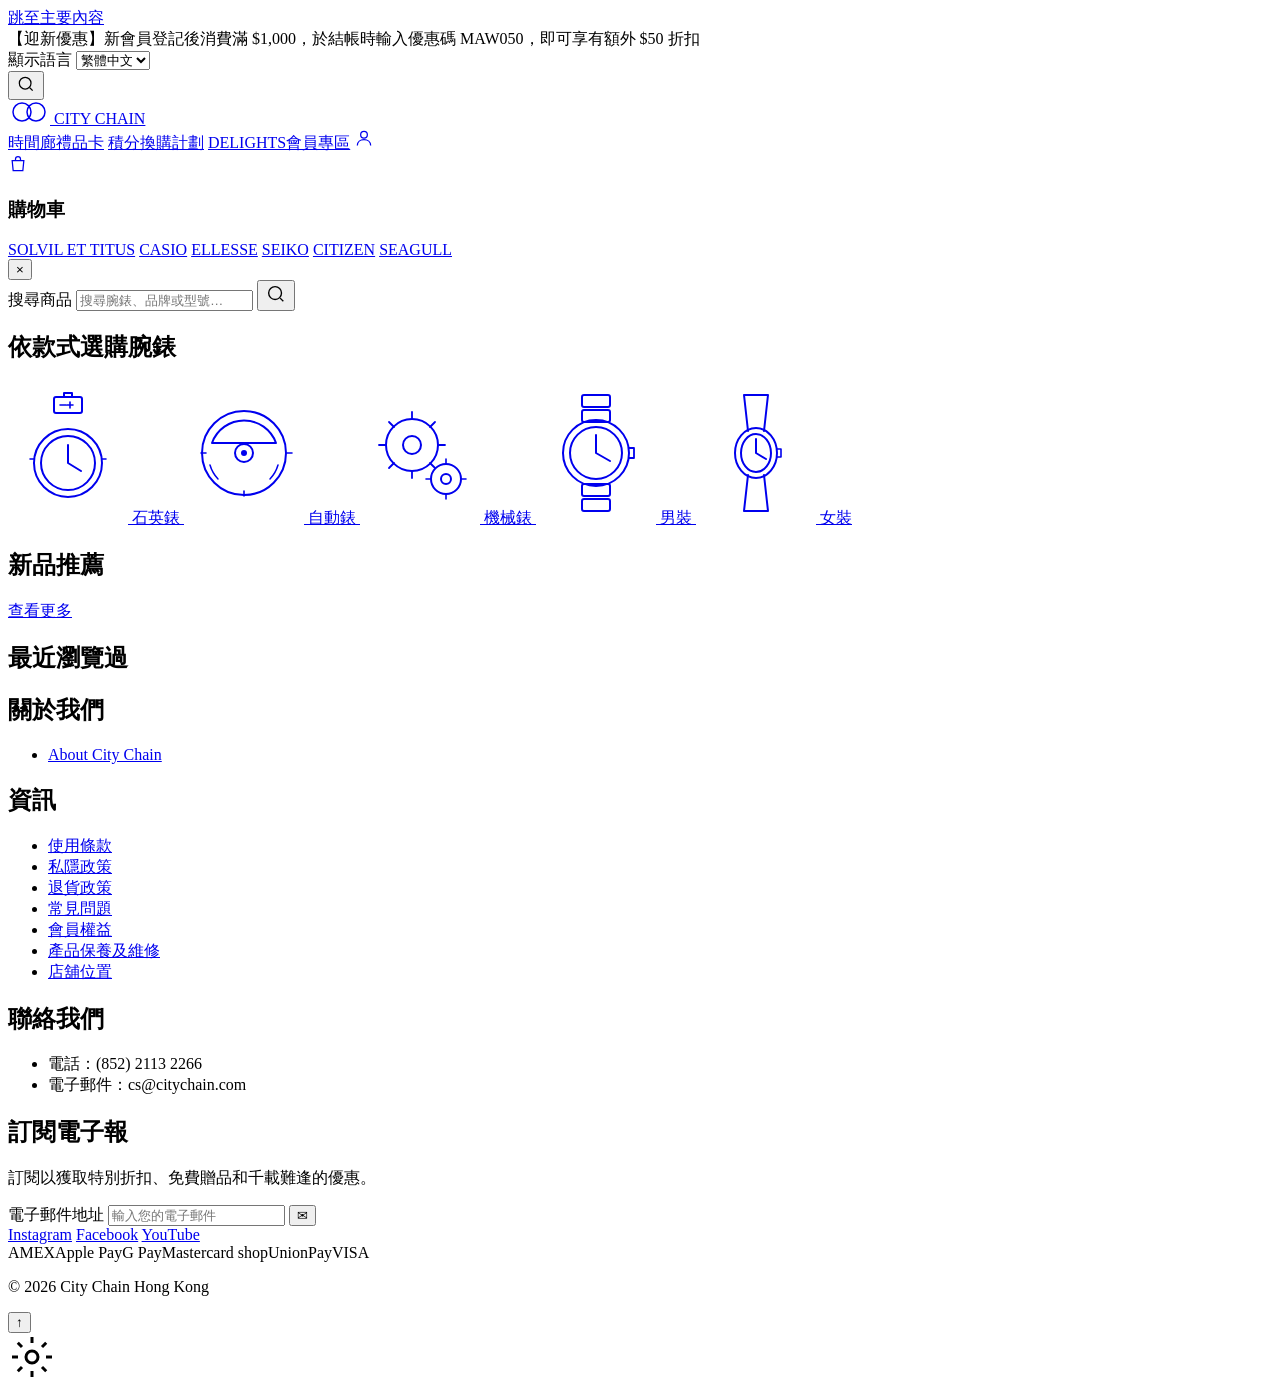
==== index.html @ 4bb0ea48 "Add files via upload" ====
<!DOCTYPE html>
<html lang="zh-Hant">
<head>
<meta charset="utf-8">
<meta name="viewport" content="width=device-width, initial-scale=1">
<title>CITY CHAIN 時間廊 | 網上商店</title>
<meta name="description" content="City Chain 香港網上腕錶商店 — 重新設計實作原型 (VT6012CEM User Experience Design)。">
<link rel="stylesheet" href="assets/style.css">
</head>
<body>

<!-- Skip link: keyboard users can bypass the header. -->
<a href="#main" class="sr-only">跳至主要內容</a>

<!-- ============================================================
     HEADER
     ============================================================ -->
<div class="announce">【迎新優惠】新會員登記後消費滿 $1,000，於結帳時輸入優惠碼 MAW050，即可享有額外 $50 折扣</div>

<div class="langbar">
  <div class="wrap">
    <label class="sr-only" for="lang">顯示語言</label>
    <select id="lang" class="lang-select">
      <option>繁體中文</option>
      <option>English</option>
    </select>
  </div>
</div>

<header class="site-header">
  <div class="wrap header-main">

    <div>
      <button class="icon-btn" data-open-search type="button" aria-label="搜尋商品">
        <svg width="20" height="20" viewBox="0 0 24 24" fill="none" stroke="currentColor" stroke-width="1.5" aria-hidden="true">
          <circle cx="11" cy="11" r="7"/><path d="m20 20-3.5-3.5"/>
        </svg>
      </button>
    </div>

    <a class="logo" href="index.html" aria-label="CITY CHAIN 首頁">
      <svg width="42" height="24" viewBox="0 0 42 24" fill="none" stroke="currentColor" stroke-width="1.5" aria-hidden="true">
        <circle cx="14" cy="12" r="9"/><circle cx="28" cy="12" r="9"/>
      </svg>
      CITY CHAIN
    </a>

    <nav class="header-tools" aria-label="會員及購物">
      <a class="hide-sm" href="#">時間廊禮品卡</a>
      <a class="hide-sm" href="#">積分換購計劃</a>
      <a class="hide-sm" href="#">DELIGHTS會員專區</a>

      <a class="icon-btn" href="#" aria-label="登入或註冊">
        <svg width="20" height="20" viewBox="0 0 24 24" fill="none" stroke="currentColor" stroke-width="1.5" aria-hidden="true">
          <circle cx="12" cy="8" r="4"/><path d="M4 21c0-4.4 3.6-7 8-7s8 2.6 8 7"/>
        </svg>
      </a>

      <!-- Cart shortcut: contents revealed on hover -->
      <div class="cart-wrap">
        <a class="icon-btn" href="#" aria-label="購物車">
          <svg width="20" height="20" viewBox="0 0 24 24" fill="none" stroke="currentColor" stroke-width="1.5" aria-hidden="true">
            <path d="M5 8h14l-1.2 12H6.2z"/><path d="M9 8V6a3 3 0 0 1 6 0v2"/>
          </svg>
          <span class="cart-count" id="cartCount" hidden>0</span>
        </a>
        <div class="cart-panel">
          <h3>購物車</h3>
          <div id="cartBody"></div>
        </div>
      </div>
    </nav>
  </div>

  <nav class="brand-nav" aria-label="品牌">
    <div class="wrap">
      <a href="shop.html">SOLVIL ET TITUS</a>
      <a href="shop.html">CASIO</a>
      <a href="shop.html">ELLESSE</a>
      <a href="shop.html">SEIKO</a>
      <a href="shop.html">CITIZEN</a>
      <a href="shop.html">SEAGULL</a>
    </div>
  </nav>
</header>

<!-- ============================================================
     SEARCH OVERLAY
     ============================================================ -->
<div class="search-overlay" id="searchOverlay" role="dialog" aria-modal="true" aria-label="搜尋商品">
  <button class="search-close" id="searchClose" type="button" aria-label="關閉搜尋">&times;</button>
  <div class="search-box">
    <form id="searchForm" role="search">
      <label class="sr-only" for="searchInput">搜尋商品</label>
      <input id="searchInput" type="search" placeholder="搜尋腕錶、品牌或型號…" autocomplete="off">
      <button type="submit" class="icon-btn" aria-label="開始搜尋">
        <svg width="22" height="22" viewBox="0 0 24 24" fill="none" stroke="currentColor" stroke-width="1.5" aria-hidden="true">
          <circle cx="11" cy="11" r="7"/><path d="m20 20-3.5-3.5"/>
        </svg>
      </button>
    </form>
    <!-- Failed searches get an explicit message, not silence. -->
    <div class="search-feedback" id="searchFeedback" role="alert"></div>
  </div>
</div>

<!-- ============================================================
     MAIN
     ============================================================ -->
<main id="main">

  <!-- Category navigation by picture, not by brand name.
       Persona Jordan does not know watch brands. -->
  <section class="wrap" aria-labelledby="catHead">
    <h1 id="catHead" class="sr-only">依款式選購腕錶</h1>
    <nav class="cat-nav" aria-label="腕錶款式">

      <!-- 石英錶 — battery cell above the dial says "powered by a cell" -->
      <a href="shop.html?cat=quartz">
        <span class="cat-art">
          <svg width="120" height="140" viewBox="0 0 120 140" fill="none" stroke="currentColor"
               stroke-width="2" stroke-linecap="round" stroke-linejoin="round" aria-hidden="true">
            <rect x="46" y="14" width="28" height="16" rx="2"/>
            <path d="M56 14v-4h8v4"/>
            <path d="M52 22h6M62 19v6M59 22h6" stroke-width="1.6"/>
            <circle cx="60" cy="80" r="34"/>
            <circle cx="60" cy="80" r="27"/>
            <path d="M60 80V62M60 80l13 8"/>
            <path d="M94 76h4M22 76h4" stroke-width="1.6"/>
          </svg>
        </span>
        <span class="cat-label">石英錶</span>
      </a>

      <!-- 自動錶 — the oscillating rotor, the part that self-winds -->
      <a href="shop.html?cat=automatic">
        <span class="cat-art">
          <svg width="120" height="140" viewBox="0 0 120 140" fill="none" stroke="currentColor"
               stroke-width="2" stroke-linecap="round" stroke-linejoin="round" aria-hidden="true">
            <circle cx="60" cy="70" r="42"/>
            <path d="M28 60 A34 34 0 0 1 92 60 Z" stroke-width="2"/>
            <circle cx="60" cy="70" r="9"/>
            <circle cx="60" cy="70" r="3" fill="currentColor" stroke="none"/>
            <path d="M60 108v5M103 70h5M17 70h5" stroke-width="1.6"/>
            <path d="M86 96a34 34 0 0 0 8-14" stroke-width="1.5"/>
            <path d="M34 96a34 34 0 0 1-8-14" stroke-width="1.5"/>
          </svg>
        </span>
        <span class="cat-label">自動錶</span>
      </a>

      <!-- 機械錶 — a gear train, the hand-wound movement -->
      <a href="shop.html?cat=mechanical">
        <span class="cat-art">
          <svg width="120" height="140" viewBox="0 0 120 140" fill="none" stroke="currentColor"
               stroke-width="2" stroke-linecap="round" stroke-linejoin="round" aria-hidden="true">
            <circle cx="52" cy="62" r="26"/>
            <circle cx="52" cy="62" r="9"/>
            <path d="M52 36v-7M52 88v7M26 62h-7M78 62h7M34 44l-5-5M70 80l5 5M70 44l5-5M34 80l-5 5"
                  stroke-width="1.8"/>
            <circle cx="86" cy="96" r="15"/>
            <circle cx="86" cy="96" r="5"/>
            <path d="M86 81v-5M86 111v5M71 96h-5M101 96h5" stroke-width="1.6"/>
          </svg>
        </span>
        <span class="cat-label">機械錶</span>
      </a>

      <!-- 男裝 — wider case on a link bracelet -->
      <a href="shop.html?cat=male">
        <span class="cat-art">
          <svg width="120" height="140" viewBox="0 0 120 140" fill="none" stroke="currentColor"
               stroke-width="2" stroke-linecap="round" stroke-linejoin="round" aria-hidden="true">
            <rect x="46" y="12" width="28" height="12" rx="2"/>
            <rect x="46" y="27" width="28" height="12" rx="2"/>
            <rect x="46" y="101" width="28" height="12" rx="2"/>
            <rect x="46" y="116" width="28" height="12" rx="2"/>
            <circle cx="60" cy="70" r="33"/>
            <circle cx="60" cy="70" r="26"/>
            <path d="M60 70V52M60 70l14 8"/>
            <path d="M93 65h5v10h-5" stroke-width="1.8"/>
          </svg>
        </span>
        <span class="cat-label">男裝</span>
      </a>

      <!-- 女裝 — slimmer oval case on a tapered strap -->
      <a href="shop.html?cat=female">
        <span class="cat-art">
          <svg width="120" height="140" viewBox="0 0 120 140" fill="none" stroke="currentColor"
               stroke-width="2" stroke-linecap="round" stroke-linejoin="round" aria-hidden="true">
            <path d="M52 48L48 12h24l-4 36"/>
            <path d="M52 92l-4 36h24l-4-36"/>
            <ellipse cx="60" cy="70" rx="21" ry="25"/>
            <ellipse cx="60" cy="70" rx="15" ry="19"/>
            <path d="M60 70V56M60 70l10 6"/>
            <path d="M81 66h4v8h-4" stroke-width="1.6"/>
          </svg>
        </span>
        <span class="cat-label">女裝</span>
      </a>

    </nav>
  </section>

  <!-- New arrivals: saves the first click, which the original
       home page spent on a promotional banner. -->
  <section class="section" aria-labelledby="arrivalsHead">
    <div class="wrap">
      <div class="section-head">
        <h2 id="arrivalsHead">新品推薦</h2>
        <a class="btn-ghost" href="shop.html">查看更多</a>
      </div>
      <div class="grid grid--5" id="newArrivals"></div>
    </div>
  </section>

  <!-- Last visited: the returning-user shortcut. -->
  <section class="section" aria-labelledby="visitedHead">
    <div class="wrap">
      <div class="section-head">
        <h2 id="visitedHead">最近瀏覽過</h2>
      </div>
      <div class="grid grid--5" id="lastVisited"></div>
    </div>
  </section>

</main>

<!-- ============================================================
     FOOTER
     ============================================================ -->
<footer class="site-footer">
  <div class="wrap">
    <div class="footer-cols">
      <div>
        <h2>關於我們</h2>
        <ul><li><a href="#">About City Chain</a></li></ul>
      </div>
      <div>
        <h2>資訊</h2>
        <ul>
          <li><a href="#">使用條款</a></li>
          <li><a href="#">私隱政策</a></li>
          <li><a href="#">退貨政策</a></li>
          <li><a href="#">常見問題</a></li>
          <li><a href="#">會員權益</a></li>
          <li><a href="#">產品保養及維修</a></li>
          <li><a href="#">店舖位置</a></li>
        </ul>
      </div>
      <div>
        <h2>聯絡我們</h2>
        <ul>
          <li>電話：(852) 2113 2266</li>
          <li>電子郵件：cs@citychain.com</li>
        </ul>
      </div>
      <div>
        <h2>訂閱電子報</h2>
        <p>訂閱以獲取特別折扣、免費贈品和千載難逢的優惠。</p>
        <form class="newsletter" onsubmit="event.preventDefault();this.reset();">
          <label class="sr-only" for="nl">電子郵件地址</label>
          <input id="nl" type="email" placeholder="輸入您的電子郵件" required>
          <button type="submit" class="icon-btn" aria-label="訂閱">✉</button>
        </form>
        <div class="social">
          <a href="#" aria-label="Instagram">Instagram</a>
          <a href="#" aria-label="Facebook">Facebook</a>
          <a href="#" aria-label="YouTube">YouTube</a>
        </div>
      </div>
    </div>

    <div class="footer-base">
      <div class="pay-icons">
        <span>AMEX</span><span>Apple Pay</span><span>G Pay</span><span>Mastercard</span>
        <span>shop</span><span>UnionPay</span><span>VISA</span>
      </div>
      <p>&copy; 2026 City Chain Hong Kong</p>
    </div>
  </div>
</footer>

<!-- Jump to top -->
<button class="to-top" id="toTop" type="button" aria-label="返回頁首">↑</button>

<!-- Loading indicator (rotating gear) -->
<div class="loader" id="loader" aria-hidden="true">
  <svg width="48" height="48" viewBox="0 0 24 24" fill="none" stroke="currentColor" stroke-width="1.5">
    <circle cx="12" cy="12" r="3"/>
    <path d="M12 2v3M12 19v3M2 12h3M19 12h3M4.9 4.9l2.1 2.1M17 17l2.1 2.1M19.1 4.9 17 7M7 17l-2.1 2.1"/>
  </svg>
</div>

<script src="assets/app.js"></script>
</body>
</html>
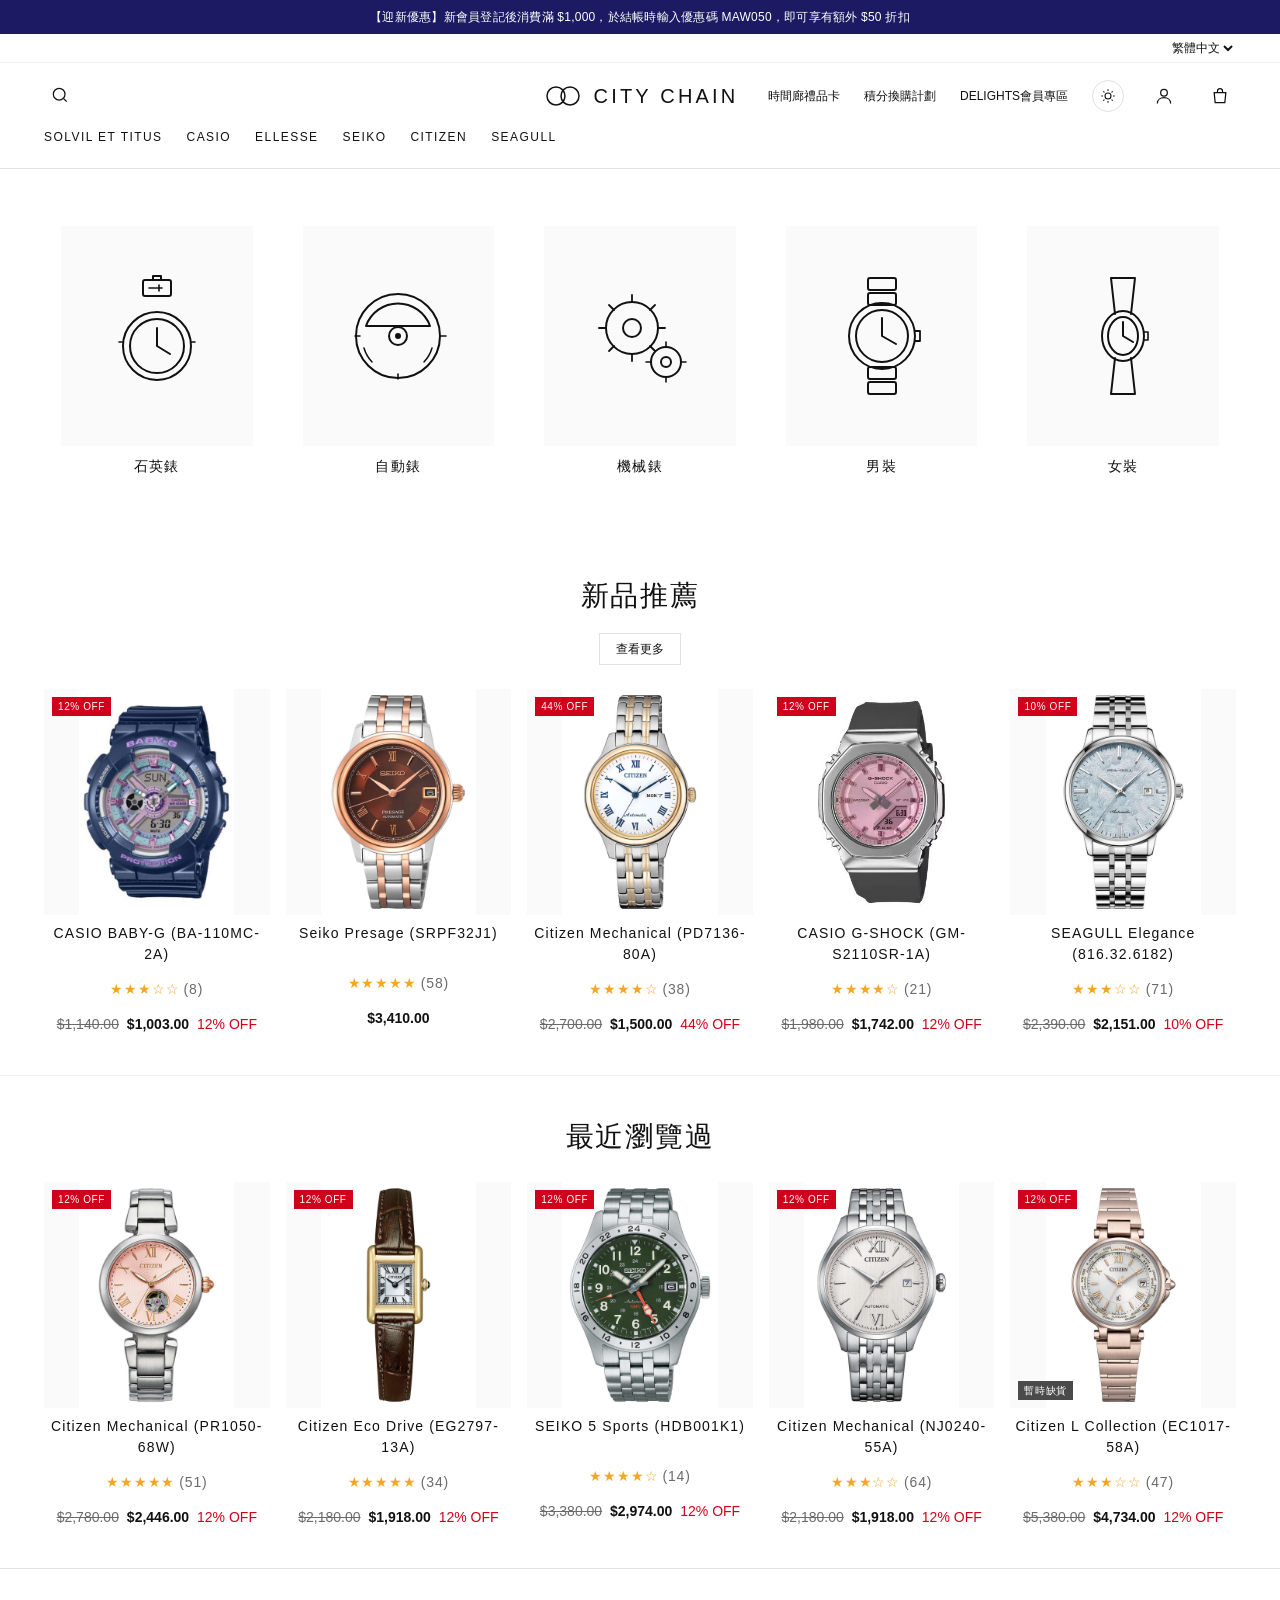
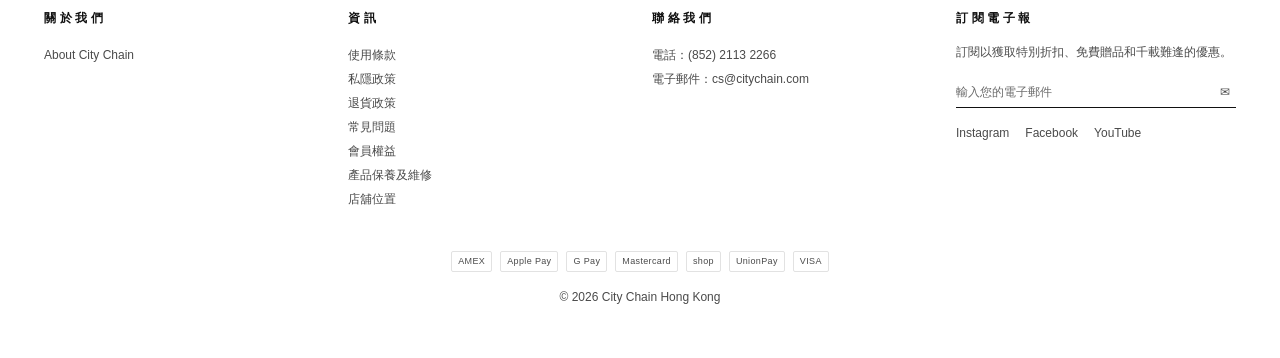
==== commit 2d2a10a9: "updated" ====
--- a/index.html
+++ b/index.html
@@ -50,7 +50,20 @@
       <a class="hide-sm" href="#">積分換購計劃</a>
       <a class="hide-sm" href="#">DELIGHTS會員專區</a>
 
-      <a class="icon-btn" href="#" aria-label="登入或註冊">
+      <button class="theme-toggle" id="themeToggle" type="button" aria-pressed="false"
+              aria-label="切換至深色主題" title="切換至深色主題">
+        <svg class="icon-sun" width="16" height="16" viewBox="0 0 24 24" fill="none"
+             stroke="currentColor" stroke-width="1.6" aria-hidden="true">
+          <circle cx="12" cy="12" r="4.5"/>
+          <path d="M12 2v2.5M12 19.5V22M2 12h2.5M19.5 12H22M4.9 4.9l1.8 1.8M17.3 17.3l1.8 1.8M19.1 4.9l-1.8 1.8M6.7 17.3l-1.8 1.8"/>
+        </svg>
+        <svg class="icon-moon" width="16" height="16" viewBox="0 0 24 24" fill="none"
+             stroke="currentColor" stroke-width="1.6" aria-hidden="true">
+          <path d="M20 14.5A8.5 8.5 0 0 1 9.5 4a8.5 8.5 0 1 0 10.5 10.5z"/>
+        </svg>
+      </button>
+
+      <a class="icon-btn" href="#" data-open-login aria-label="登入或註冊">
         <svg width="20" height="20" viewBox="0 0 24 24" fill="none" stroke="currentColor" stroke-width="1.5" aria-hidden="true">
           <circle cx="12" cy="8" r="4"/><path d="M4 21c0-4.4 3.6-7 8-7s8 2.6 8 7"/>
         </svg>
@@ -235,7 +248,7 @@
     <div class="footer-cols">
       <div>
         <h2>關於我們</h2>
-        <ul><li><a href="#">About City Chain</a></li></ul>
+        <ul><li><a href="about.html">About City Chain</a></li></ul>
       </div>
       <div>
         <h2>資訊</h2>
--- a/assets/style.css
+++ b/assets/style.css
@@ -0,0 +1,1083 @@
+/* ============================================================
+   City Chain Online Shop — Redesign Implementation
+   VT6012CEM User Experience Design, Stage 3
+   Hand-written CSS3. No frameworks, no dependencies.
+   ============================================================ */
+
+/* ---------- 1. Design tokens -------------------------------
+   Centralising colour, type and spacing in custom properties
+   enforces Norman's principle of CONSISTENCY: every page is
+   physically unable to drift from the same palette and scale.
+   ----------------------------------------------------------- */
+:root {
+  --navy:        #1c1a63;
+  --ink:         #111111;
+  --ink-soft:    #4a4a4a;
+  /* Raised from #8a8a8a, which measured only 3.45:1 on white and so
+     failed WCAG AA for the fine print in pop-ups. */
+  --ink-faint:   #6b6b6b;
+  --line:        #e2e2e2;
+  --line-soft:   #f0f0f0;
+  --bg:          #ffffff;
+  --bg-alt:      #fafafa;
+  --sale:        #d0021b;
+  --accent:      #1c1a63;
+  --star:        #f5a623;
+  /* Text drawn ON a coloured fill. Kept as its own token because the
+     fill lightens in the dark theme, so the text on it must darken —
+     a hard-coded white silently fails there. */
+  --sale-ink:    #ffffff;
+  --navy-ink:    #ffffff;
+
+  /* Minimum body size 14px so users with presbyopia
+     (see persona: users aged 40+) can read without zooming. */
+  --fs-xs:   12px;
+  --fs-sm:   14px;
+  --fs-base: 16px;
+  --fs-lg:   20px;
+  --fs-xl:   28px;
+
+  --space-1: 4px;
+  --space-2: 8px;
+  --space-3: 16px;
+  --space-4: 24px;
+  --space-5: 40px;
+  --space-6: 64px;
+
+  --maxw: 1240px;
+  --radius: 2px;
+  --shadow: 0 2px 12px rgba(0, 0, 0, .08);
+  --shadow-lg: 0 8px 32px rgba(0, 0, 0, .16);
+  --ease: .18s ease;
+}
+
+/* ---------- 1b. Dark theme -----------------------------------
+   Only the tokens are redeclared. Because every rule below reads
+   colour through a variable, the whole interface re-themes from
+   this one block — the same CONSISTENCY argument as section 5.4.
+   Requested by participants during the evaluation.
+   ----------------------------------------------------------- */
+[data-theme="dark"] {
+  --navy:      #8f96d6;
+  --ink:       #f1f2f6;
+  --ink-soft:  #c2c5cf;
+  --ink-faint: #8a8e9b;
+  --line:      #33363f;
+  --line-soft: #262931;
+  --bg:        #16181d;
+  --bg-alt:    #1e2128;
+  --sale:      #ff6b6b;
+  --accent:    #8f96d6;
+  --star:      #ffc247;
+  /* Both fills are lighter here than in the light theme, so the text
+     on them flips to dark rather than staying white. */
+  --sale-ink:  #16181d;
+  --navy-ink:  #16181d;
+  --shadow:    0 2px 12px rgba(0, 0, 0, .5);
+  --shadow-lg: 0 8px 32px rgba(0, 0, 0, .6);
+}
+
+/* Product photographs are shot on white, so they are softened
+   very slightly in dark mode to avoid glare. */
+[data-theme="dark"] .pimg { filter: brightness(.94); }
+
+/* ---------- 2. Reset ---------------------------------------- */
+*, *::before, *::after { box-sizing: border-box; }
+
+html { scroll-behavior: smooth; }
+
+body {
+  margin: 0;
+  font-family: "Helvetica Neue", Helvetica, Arial,
+               "PingFang TC", "Microsoft JhengHei", sans-serif;
+  font-size: var(--fs-base);
+  line-height: 1.5;
+  color: var(--ink);
+  background: var(--bg);
+  -webkit-font-smoothing: antialiased;
+}
+
+img { max-width: 100%; display: block; }
+a   { color: inherit; text-decoration: none; }
+button {
+  font: inherit; color: inherit;
+  background: none; border: 0; cursor: pointer;
+}
+
+/* Text fields do not inherit colour from the page the way ordinary
+   text does — the browser gives them its own near-black default. On
+   the dark theme that left typed text almost invisible against the
+   dark background. Binding them to the --ink token instead means the
+   text is white in the dark theme and near-black in the light one,
+   from a single declaration. */
+input, select, textarea {
+  font-family: inherit;
+  color: var(--ink);
+}
+input::placeholder, textarea::placeholder { color: var(--ink-faint); opacity: 1; }
+
+ul { list-style: none; margin: 0; padding: 0; }
+
+/* Visible keyboard focus — an accessibility requirement that
+   also supports Norman's VISIBILITY principle. */
+:focus-visible {
+  outline: 2px solid var(--accent);
+  outline-offset: 2px;
+}
+
+/* Screen-reader-only text */
+.sr-only {
+  position: absolute; width: 1px; height: 1px;
+  padding: 0; margin: -1px; overflow: hidden;
+  clip: rect(0 0 0 0); white-space: nowrap; border: 0;
+}
+
+.wrap {
+  max-width: var(--maxw);
+  margin-inline: auto;
+  padding-inline: var(--space-4);
+}
+
+/* ============================================================
+   3. HEADER — identical markup on every page.
+   Consistency & standards: the cart, account and search sit in
+   the top-right corner where users of other e-commerce sites
+   already expect to find them.
+   ============================================================ */
+
+.announce {
+  background: var(--navy);
+  color: var(--navy-ink);
+  font-size: var(--fs-xs);
+  text-align: center;
+  padding: var(--space-2) var(--space-3);
+  letter-spacing: .02em;
+}
+
+.langbar {
+  border-bottom: 1px solid var(--line-soft);
+  font-size: var(--fs-xs);
+}
+.langbar .wrap {
+  display: flex;
+  justify-content: flex-end;
+  padding-block: 6px;
+}
+.lang-select {
+  border: 0;
+  background: transparent;
+  font-size: var(--fs-xs);
+  cursor: pointer;
+}
+
+.site-header {
+  position: sticky;
+  top: 0;
+  z-index: 40;
+  background: var(--bg);
+  border-bottom: 1px solid var(--line);
+}
+
+.header-main {
+  display: grid;
+  grid-template-columns: 1fr auto 1fr;
+  align-items: center;
+  padding-block: var(--space-3);
+  gap: var(--space-3);
+}
+
+.logo {
+  display: flex;
+  align-items: center;
+  gap: 10px;
+  justify-self: center;
+  font-size: var(--fs-lg);
+  font-weight: 400;
+  letter-spacing: .16em;
+}
+
+.header-tools {
+  display: flex;
+  align-items: center;
+  justify-content: flex-end;
+  gap: var(--space-4);
+  font-size: var(--fs-xs);
+}
+.header-tools a:hover { color: var(--accent); }
+
+.icon-btn {
+  display: inline-flex;
+  align-items: center;
+  justify-content: center;
+  padding: 6px;
+  border-radius: var(--radius);
+  transition: background var(--ease), transform var(--ease);
+}
+/* AFFORDANCE: the control visibly responds to the pointer,
+   telling the user it is clickable before they commit. */
+.icon-btn:hover { background: var(--line-soft); transform: scale(1.06); }
+
+/* --- brand navigation row --- */
+.brand-nav .wrap {
+  display: flex;
+  gap: var(--space-4);
+  padding-bottom: var(--space-3);
+  font-size: var(--fs-xs);
+  letter-spacing: .12em;
+  flex-wrap: wrap;
+}
+.brand-nav a { padding-bottom: 4px; border-bottom: 2px solid transparent; }
+/* FEEDBACK: an underline confirms which item the pointer is on. */
+.brand-nav a:hover,
+.brand-nav a[aria-current="true"] { border-bottom-color: var(--ink); }
+
+/* --- cart hover panel --- */
+.cart-wrap { position: relative; }
+
+.cart-count {
+  position: absolute;
+  top: -2px; right: -4px;
+  min-width: 16px; height: 16px;
+  padding: 0 4px;
+  border-radius: 999px;
+  background: var(--sale);
+  color: var(--sale-ink);
+  font-size: 10px;
+  line-height: 16px;
+  text-align: center;
+}
+.cart-count[hidden] { display: none; }
+
+.cart-panel {
+  position: absolute;
+  top: calc(100% + 10px);
+  right: 0;
+  width: 320px;
+  background: var(--bg);
+  border: 1px solid var(--line);
+  box-shadow: var(--shadow-lg);
+  padding: var(--space-3);
+  opacity: 0;
+  visibility: hidden;
+  transform: translateY(-6px);
+  transition: opacity var(--ease), transform var(--ease), visibility var(--ease);
+  text-align: left;
+}
+.cart-wrap:hover .cart-panel,
+.cart-wrap:focus-within .cart-panel,
+.cart-panel.is-open {
+  opacity: 1; visibility: visible; transform: translateY(0);
+}
+.cart-panel h3 {
+  margin: 0 0 var(--space-2);
+  font-size: var(--fs-sm);
+  letter-spacing: .08em;
+}
+.cart-line {
+  display: grid;
+  grid-template-columns: 48px 1fr auto;
+  gap: var(--space-2);
+  align-items: center;
+  padding-block: var(--space-2);
+  border-top: 1px solid var(--line-soft);
+  font-size: var(--fs-xs);
+}
+.cart-line .thumb { background: var(--bg-alt); padding: 2px; }
+.cart-empty { font-size: var(--fs-xs); color: var(--ink-faint); padding-block: var(--space-3); }
+.cart-total {
+  display: flex; justify-content: space-between;
+  font-size: var(--fs-sm); font-weight: 700;
+  padding-top: var(--space-2);
+  border-top: 1px solid var(--line);
+  margin-top: var(--space-2);
+}
+
+/* ============================================================
+   4. SEARCH OVERLAY
+   Visibility of system status: a failed search must say so.
+   ============================================================ */
+.search-overlay {
+  position: fixed; inset: 0;
+  z-index: 60;
+  background: var(--bg);
+  display: none;
+  padding-top: 12vh;
+}
+.search-overlay[open], .search-overlay.is-open { display: block; }
+
+.search-box {
+  max-width: 640px;
+  margin-inline: auto;
+  padding-inline: var(--space-4);
+}
+.search-box form { display: flex; border-bottom: 2px solid var(--ink); }
+.search-box input {
+  flex: 1;
+  border: 0;
+  padding: var(--space-3) 0;
+  font-size: var(--fs-lg);
+  background: transparent;
+  /* White on the dark theme, near-black on the light one. Stated here
+     as well as in the reset so the search field cannot lose it. */
+  color: var(--ink);
+  caret-color: var(--ink);
+}
+.search-box input::placeholder { color: var(--ink-faint); opacity: 1; }
+/* Remove the browser's own clear button, which renders as a dark
+   cross that disappears against the dark background. */
+.search-box input::-webkit-search-cancel-button { -webkit-appearance: none; }
+.search-box input:focus { outline: none; }
+
+.search-feedback {
+  margin-top: var(--space-4);
+  padding: var(--space-3);
+  border-left: 4px solid var(--sale);
+  background: #fff5f5;
+  font-size: var(--fs-sm);
+  display: none;
+}
+.search-feedback.is-visible { display: block; }
+[data-theme="dark"] .search-feedback { background: #33222a; }
+.search-feedback strong { color: var(--sale); }
+.search-feedback ul { margin-top: var(--space-2); }
+.search-feedback li { padding-block: 2px; }
+.search-feedback a { text-decoration: underline; }
+
+.search-close {
+  position: absolute;
+  top: var(--space-4); right: var(--space-4);
+  font-size: 28px; line-height: 1;
+}
+
+/* ============================================================
+   5. BREADCRUMB
+   MAPPING: shows where the user currently stands, and acts as
+   an emergency exit back to any earlier level.
+   ============================================================ */
+.breadcrumb {
+  font-size: var(--fs-xs);
+  color: var(--ink-soft);
+  padding-block: var(--space-3);
+}
+.breadcrumb ol { display: flex; flex-wrap: wrap; gap: var(--space-1); list-style: none; margin: 0; padding: 0; }
+.breadcrumb li::after { content: "›"; margin-inline: var(--space-1); color: var(--ink-faint); }
+.breadcrumb li:last-child::after { content: ""; }
+.breadcrumb a:hover { text-decoration: underline; }
+.breadcrumb [aria-current="page"] { color: var(--ink); font-weight: 700; }
+
+/* ============================================================
+   6. CATEGORY ICON NAVIGATION (home page)
+   Match between system and the real world: users who do not
+   know watch brands can navigate by a picture of the thing.
+   ============================================================ */
+.cat-nav {
+  display: grid;
+  grid-template-columns: repeat(5, 1fr);
+  gap: var(--space-3);
+  padding-block: var(--space-5);
+}
+.cat-nav a {
+  display: block;
+  text-align: center;
+  padding: var(--space-3);
+  border: 1px solid transparent;
+  transition: border-color var(--ease), transform var(--ease);
+}
+.cat-nav a:hover { border-color: var(--line); transform: translateY(-3px); }
+.cat-nav .cat-art {
+  aspect-ratio: 1 / 1.15;
+  display: grid;
+  place-items: center;
+  background: var(--bg-alt);
+  margin-bottom: var(--space-2);
+}
+.cat-nav .cat-label {
+  font-size: var(--fs-sm);
+  letter-spacing: .1em;
+}
+
+/* ============================================================
+   7. SECTION HEADINGS
+   ============================================================ */
+.section { padding-block: var(--space-5); }
+.section + .section { border-top: 1px solid var(--line-soft); }
+
+.section-head { text-align: center; margin-bottom: var(--space-4); }
+.section-head h2 {
+  font-size: var(--fs-xl);
+  font-weight: 400;
+  margin: 0 0 var(--space-3);
+  letter-spacing: .06em;
+}
+.btn-ghost {
+  display: inline-block;
+  border: 1px solid var(--line);
+  padding: 6px var(--space-3);
+  font-size: var(--fs-xs);
+  transition: background var(--ease), color var(--ease);
+}
+.btn-ghost:hover { background: var(--ink); color: var(--bg); }
+
+/* ============================================================
+   8. PRODUCT CARD + HOVER SHORTCUTS
+   Flexibility & efficiency of use: add to cart, favourite and
+   view details without leaving the listing. This is what
+   removes mouse clicks from every task.
+   ============================================================ */
+.grid {
+  display: grid;
+  gap: var(--space-4) var(--space-3);
+}
+.grid--5 { grid-template-columns: repeat(5, 1fr); }
+.grid--3 { grid-template-columns: repeat(3, 1fr); }
+
+.card { position: relative; text-align: center; }
+
+.card__media {
+  position: relative;
+  display: block;
+  background: var(--bg-alt);
+  aspect-ratio: 1 / 1;
+  overflow: hidden;
+}
+.card__media svg { width: 100%; height: 100%; }
+
+.card__badge {
+  position: absolute;
+  top: var(--space-2); left: var(--space-2);
+  background: var(--sale);
+  color: var(--sale-ink);
+  font-size: 10px;
+  padding: 2px 6px;
+  letter-spacing: .06em;
+}
+
+.card__actions {
+  position: absolute;
+  inset-inline: 0;
+  bottom: 0;
+  display: flex;
+  justify-content: center;
+  gap: var(--space-2);
+  padding: var(--space-2);
+  background: var(--bg);
+  transform: translateY(100%);
+  transition: transform var(--ease);
+}
+.card:hover .card__actions,
+.card:focus-within .card__actions { transform: translateY(0); }
+
+.card__actions button {
+  width: 36px; height: 36px;
+  display: grid; place-items: center;
+  border: 1px solid var(--line);
+  background: var(--bg);
+  transition: background var(--ease), color var(--ease);
+}
+.card__actions button:hover { background: var(--ink); color: var(--bg); }
+/* AFFORDANCE, negative case: an unavailable control is dimmed and
+   refuses the pointer, so the user learns before clicking. */
+.card__actions button:disabled {
+  opacity: .35;
+  cursor: not-allowed;
+  background: var(--line-soft);
+}
+.card__actions button:disabled:hover { background: var(--line-soft); color: inherit; }
+
+.card__badge--out {
+  top: auto;
+  bottom: var(--space-2);
+  background: var(--ink-soft);
+}
+.stock .dot--out { background: var(--ink-faint); }
+
+.card__title {
+  /* Product names and prices are the content older users must read,
+     so they sit at 14px rather than the 12px used for page chrome. */
+  font-size: var(--fs-sm);
+  font-weight: 400;
+  letter-spacing: .08em;
+  margin: var(--space-2) 0 var(--space-1);
+  min-height: 2.6em;
+}
+.card__price { font-size: var(--fs-sm); margin: 0; }
+.card__price s { color: var(--ink-faint); margin-right: 4px; }
+.card__price .off { color: var(--sale); margin-left: 4px; }
+
+.rating { font-size: var(--fs-sm); color: var(--star); letter-spacing: .06em; }
+.rating .count { color: var(--ink-faint); margin-left: 4px; }
+
+/* ============================================================
+   9. SHOP PAGE — filters
+   The filter groups are split by DIMENSION (movement, gender,
+   price, colour, rating) so each control means one thing.
+   ============================================================ */
+.shop-layout {
+  display: grid;
+  grid-template-columns: 260px 1fr;
+  gap: var(--space-5);
+  align-items: start;
+  padding-bottom: var(--space-6);
+}
+
+.page-title {
+  text-align: center;
+  font-size: var(--fs-xl);
+  font-weight: 400;
+  letter-spacing: .1em;
+  margin: var(--space-4) 0;
+}
+
+/* Category switcher chips. The active chip is filled, so the
+   user can always see which category page they are on. */
+.cat-chips {
+  display: flex;
+  flex-wrap: wrap;
+  justify-content: center;
+  gap: var(--space-2);
+  margin-bottom: var(--space-4);
+}
+.cat-chips a {
+  border: 1px solid var(--line);
+  border-radius: 999px;
+  padding: 6px var(--space-3);
+  font-size: var(--fs-sm);
+  transition: background var(--ease), color var(--ease), border-color var(--ease);
+}
+.cat-chips a:hover { border-color: var(--ink); }
+.cat-chips a[aria-current="true"] {
+  background: var(--ink);
+  color: var(--bg);
+  border-color: var(--ink);
+}
+
+.filters {
+  background: var(--bg);
+  border: 1px solid var(--line);
+  padding: var(--space-3);
+  position: sticky;
+  top: 150px;
+}
+.filters > h2 {
+  font-size: var(--fs-base);
+  margin: 0 0 var(--space-3);
+  padding-bottom: var(--space-2);
+  border-bottom: 1px solid var(--line);
+}
+
+.fgroup { border-top: 1px solid var(--line-soft); padding-block: var(--space-3); }
+.fgroup:first-of-type { border-top: 0; }
+.fgroup > h3 {
+  font-size: var(--fs-sm);
+  margin: 0 0 var(--space-2);
+  display: flex;
+  justify-content: space-between;
+  align-items: center;
+}
+.fgroup label {
+  display: flex;
+  align-items: center;
+  gap: var(--space-2);
+  padding-block: 5px;
+  font-size: var(--fs-sm);
+  cursor: pointer;
+}
+.fgroup label:hover { color: var(--accent); }
+
+/* How many products each option is worth, so the user can judge
+   a filter before spending a click on it. */
+.fcount { color: var(--ink-faint); font-size: var(--fs-xs); }
+
+/* The brand list is the longest group; cap it and let it scroll
+   rather than pushing price and colour off the screen. */
+#brandGroup { max-height: 168px; overflow-y: auto; }
+
+.swatch {
+  width: 12px; height: 12px;
+  border-radius: 50%;
+  border: 1px solid var(--line);
+  display: inline-block;
+}
+
+.price-row { display: flex; justify-content: space-between; font-size: var(--fs-sm); }
+.filters input[type="range"] { width: 100%; }
+.scale { display: flex; justify-content: space-between; font-size: 10px; color: var(--ink-faint); }
+
+.btn-clear {
+  width: 100%;
+  margin-top: var(--space-3);
+  border: 1px solid var(--line);
+  padding: var(--space-2);
+  font-size: var(--fs-xs);
+  transition: background var(--ease), color var(--ease);
+}
+.btn-clear:hover { background: var(--ink); color: var(--bg); }
+
+.shop-toolbar {
+  display: flex;
+  justify-content: space-between;
+  align-items: center;
+  margin-bottom: var(--space-4);
+  font-size: var(--fs-sm);
+}
+/* The sort menu is the one control with a solid background, so it
+   needs the themed background as well as the themed text. */
+.shop-toolbar select {
+  padding: var(--space-2);
+  border: 1px solid var(--line);
+  font-size: var(--fs-sm);
+  background: var(--bg);
+}
+
+.result-count { color: var(--ink-soft); }
+
+.no-results {
+  grid-column: 1 / -1;
+  text-align: center;
+  padding: var(--space-6) var(--space-3);
+  border: 1px dashed var(--line);
+  color: var(--ink-soft);
+}
+
+.pagination {
+  display: flex;
+  justify-content: center;
+  gap: var(--space-2);
+  margin-top: var(--space-5);
+  font-size: var(--fs-sm);
+}
+.pagination button {
+  min-width: 34px; height: 34px;
+  border: 1px solid transparent;
+}
+.pagination button:hover { border-color: var(--line); }
+.pagination button[aria-current="true"] { background: var(--ink); color: var(--bg); }
+
+/* ============================================================
+   10. PRODUCT DETAILS PAGE
+   ============================================================ */
+.pdp {
+  display: grid;
+  grid-template-columns: 88px 1fr 1fr;
+  gap: var(--space-4);
+  padding-bottom: var(--space-6);
+}
+
+.pdp-thumbs { display: flex; flex-direction: column; gap: var(--space-2); }
+.pdp-thumbs button {
+  width: 76px;
+  height: 76px;
+  border: 1px solid var(--line);
+  background: var(--bg-alt);
+  padding: 4px;
+}
+.pdp-thumbs button[aria-current="true"] { border-color: var(--ink); }
+
+/* The main product image.
+
+   Deliberately NOT a centred grid or flex box: a centred item is
+   sized by its own content, so a percentage height on the child
+   has nothing to resolve against and the browser falls back to
+   the image's natural size, which then overflows. Absolute
+   positioning inside a relative box with a definite aspect ratio
+   always resolves, so the photograph is centred and never
+   cropped, whatever its proportions. */
+.pdp-stage {
+  position: relative;
+  aspect-ratio: 1 / 1;
+  background: var(--bg-alt);
+  overflow: hidden;
+}
+.pdp-stage > .pimg,
+.pdp-stage > svg {
+  position: absolute;
+  inset: var(--space-4);
+  margin: auto;
+  width: auto;
+  height: auto;
+  /* inset already reserves the padding, so 100% here means
+     "the inset box" — no further shrinking needed. */
+  max-width: 100%;
+  max-height: 100%;
+  object-fit: contain;
+}
+
+/* ---- every other place a product image appears ---------------
+   Each of these containers has its own definite box, so filling
+   it and letter-boxing with object-fit is enough. */
+.pimg {
+  display: block;
+  width: 100%;
+  height: 100%;
+  object-fit: contain;
+}
+
+.cart-line .thumb { display: block; width: 48px; height: 48px; }
+
+/* price and remove button share the right-hand column */
+.cart-line__end {
+  display: flex;
+  align-items: center;
+  gap: var(--space-2);
+  white-space: nowrap;
+}
+
+/* USER CONTROL: every line can be undone, in one click.
+   Kept quiet until hovered so it does not compete with the
+   product itself, but always present and always reachable. */
+.cart-remove {
+  width: 22px; height: 22px;
+  flex: 0 0 auto;
+  display: grid; place-items: center;
+  border: 1px solid var(--line);
+  border-radius: 999px;
+  font-size: 15px;
+  line-height: 1;
+  color: var(--ink-soft);
+  transition: background var(--ease), color var(--ease), border-color var(--ease);
+}
+.cart-remove:hover,
+.cart-remove:focus-visible {
+  background: var(--sale);
+  border-color: var(--sale);
+  color: var(--sale-ink);
+}
+.cart-line .thumb > svg,
+.card__media > svg { width: 100%; height: 100%; object-fit: contain; }
+
+.pdp-info h1 {
+  font-size: var(--fs-xl);
+  font-weight: 400;
+  margin: 0 0 var(--space-2);
+}
+.pdp-price { font-size: var(--fs-lg); margin: 0 0 var(--space-3); }
+.pdp-price s { color: var(--ink-faint); font-size: var(--fs-base); margin-right: var(--space-2); }
+
+.stock {
+  display: flex; align-items: center; gap: var(--space-2);
+  font-size: var(--fs-sm);
+  margin-bottom: var(--space-3);
+}
+.stock .dot { width: 8px; height: 8px; border-radius: 50%; background: var(--star); }
+
+/* Primary action: solid, high contrast — it invites pressing. */
+.btn-primary {
+  display: block;
+  width: 100%;
+  background: var(--ink);
+  color: var(--bg);
+  padding: var(--space-3);
+  font-size: var(--fs-sm);
+  letter-spacing: .1em;
+  text-align: center;
+  transition: background var(--ease);
+}
+.btn-primary:hover { background: var(--accent); }
+/* AFFORDANCE, negative case: a dimmed control reads as inoperable. */
+.btn-primary:disabled { background: var(--line); color: var(--ink-faint); cursor: not-allowed; }
+
+.btn-secondary {
+  display: block;
+  width: 100%;
+  text-align: center;
+  padding: var(--space-3);
+  border: 1px solid var(--line);
+  margin-top: var(--space-2);
+  font-size: var(--fs-sm);
+}
+.btn-secondary:hover { border-color: var(--ink); }
+
+/* --- colour / option selector (fixes the Stage 2 problem that
+       only the selected colour was ever shown) --- */
+.options { margin-block: var(--space-4); }
+.options h2 { font-size: var(--fs-sm); margin: 0 0 var(--space-2); }
+.option-row { display: flex; gap: var(--space-2); flex-wrap: wrap; }
+.option-row button {
+  width: 72px;
+  height: 72px;
+  flex: 0 0 auto;
+  border: 1px solid var(--line);
+  background: var(--bg-alt);
+  padding: 4px;
+  transition: border-color var(--ease), transform var(--ease);
+}
+.option-row button:hover { transform: translateY(-2px); }
+.option-row button[aria-current="true"] { border-color: var(--ink); border-width: 2px; }
+
+.qty { display: flex; align-items: center; gap: var(--space-2); margin-block: var(--space-3); }
+.qty button { width: 32px; height: 32px; border: 1px solid var(--line); }
+.qty output { min-width: 32px; text-align: center; font-size: var(--fs-sm); }
+
+.spec { width: 100%; border-collapse: collapse; margin-top: var(--space-4); font-size: var(--fs-sm); }
+.spec caption { text-align: left; font-weight: 700; padding-bottom: var(--space-2); }
+.spec th, .spec td { border: 1px solid var(--line); padding: var(--space-2); text-align: left; }
+.spec th { width: 45%; font-weight: 400; color: var(--ink-soft); background: var(--bg-alt); }
+.spec tr.group th { font-weight: 700; color: var(--ink); }
+
+/* ============================================================
+   11. TOAST — confirms an action completed.
+   ============================================================ */
+.toast {
+  position: fixed;
+  left: 50%; bottom: var(--space-5);
+  transform: translate(-50%, 20px);
+  background: var(--ink);
+  /* Inverts with the theme. A hard-coded #fff here rendered white on
+     the near-white --ink of the dark theme: 1.12:1, invisible. */
+  color: var(--bg);
+  padding: var(--space-3) var(--space-4);
+  font-size: var(--fs-sm);
+  box-shadow: var(--shadow-lg);
+  opacity: 0;
+  visibility: hidden;
+  transition: opacity var(--ease), transform var(--ease), visibility var(--ease);
+  z-index: 70;
+}
+.toast.is-visible { opacity: 1; visibility: visible; transform: translate(-50%, 0); }
+
+/* ============================================================
+   12. LOADING INDICATOR (rotating gear)
+   Tells the user the system received the click and is working.
+   ============================================================ */
+.loader {
+  position: fixed;
+  inset: 0;
+  background: var(--bg);
+  opacity: .8;
+  display: grid;
+  place-items: center;
+  z-index: 80;
+  opacity: 0;
+  visibility: hidden;
+  transition: opacity var(--ease), visibility var(--ease);
+}
+.loader.is-visible { opacity: 1; visibility: visible; }
+.loader svg { animation: spin 1.1s linear infinite; }
+@keyframes spin { to { transform: rotate(360deg); } }
+
+@media (prefers-reduced-motion: reduce) {
+  .loader svg { animation: none; }
+  html { scroll-behavior: auto; }
+  * { transition-duration: .01ms !important; }
+}
+
+/* ============================================================
+   13. JUMP TO TOP
+   ============================================================ */
+.to-top {
+  position: fixed;
+  right: var(--space-4); bottom: var(--space-4);
+  width: 44px; height: 44px;
+  display: grid; place-items: center;
+  background: var(--bg);
+  border: 1px solid var(--line);
+  box-shadow: var(--shadow);
+  z-index: 50;
+  opacity: 0; visibility: hidden;
+  transition: opacity var(--ease), visibility var(--ease);
+}
+.to-top.is-visible { opacity: 1; visibility: visible; }
+.to-top:hover { background: var(--ink); color: var(--bg); }
+
+/* ============================================================
+   14. FOOTER
+   ============================================================ */
+.site-footer {
+  border-top: 1px solid var(--line);
+  padding-block: var(--space-5);
+  font-size: var(--fs-xs);
+  color: var(--ink-soft);
+}
+.footer-cols {
+  display: grid;
+  grid-template-columns: repeat(4, 1fr);
+  gap: var(--space-4);
+}
+.footer-cols h2 { font-size: var(--fs-xs); letter-spacing: .3em; margin: 0 0 var(--space-3); color: var(--ink); }
+.footer-cols li { padding-block: 3px; }
+.footer-cols a:hover { text-decoration: underline; }
+
+.newsletter { display: flex; border-bottom: 1px solid var(--ink); margin-top: var(--space-3); }
+.newsletter input { flex: 1; border: 0; padding: var(--space-2) 0; background: transparent; font-size: var(--fs-xs); }
+.newsletter input:focus { outline: none; }
+
+.social { display: flex; gap: var(--space-3); margin-top: var(--space-3); }
+.social a:hover { color: var(--accent); }
+
+.footer-base { text-align: center; margin-top: var(--space-5); }
+.pay-icons {
+  display: flex; justify-content: center; gap: var(--space-2);
+  margin: var(--space-3) 0;
+  flex-wrap: wrap;
+}
+.pay-icons span {
+  border: 1px solid var(--line);
+  border-radius: var(--radius);
+  padding: 3px 6px;
+  font-size: 9px;
+  letter-spacing: .04em;
+}
+
+/* ============================================================
+   15. RESPONSIVE
+   User feedback from Stage 3 asked for a mobile view.
+   ============================================================ */
+@media (max-width: 1024px) {
+  .grid--5 { grid-template-columns: repeat(3, 1fr); }
+  .shop-layout { grid-template-columns: 220px 1fr; }
+  .pdp { grid-template-columns: 72px 1fr; }
+  .pdp-info { grid-column: 1 / -1; }
+  .footer-cols { grid-template-columns: repeat(2, 1fr); }
+}
+
+@media (max-width: 720px) {
+  .header-main { grid-template-columns: auto 1fr auto; }
+  .header-tools .hide-sm { display: none; }
+  .cat-nav { grid-template-columns: repeat(3, 1fr); }
+  .grid--5, .grid--3 { grid-template-columns: repeat(2, 1fr); }
+  .shop-layout { grid-template-columns: 1fr; }
+  .filters { position: static; }
+  .section-head h2 { font-size: var(--fs-lg); }
+  .cart-panel { width: min(320px, calc(100vw - 32px)); }
+}
+
+
+/* ============================================================
+   16. THEME TOGGLE
+   USER CONTROL: the interface is the user's to set, and the
+   choice is remembered between visits.
+   ============================================================ */
+.theme-toggle {
+  display: inline-flex;
+  align-items: center;
+  justify-content: center;
+  width: 32px; height: 32px;
+  border: 1px solid var(--line);
+  border-radius: 999px;
+  background: transparent;
+  color: var(--ink);
+  transition: background var(--ease), border-color var(--ease);
+}
+.theme-toggle:hover { background: var(--line-soft); border-color: var(--ink); }
+.theme-toggle .icon-moon { display: none; }
+[data-theme="dark"] .theme-toggle .icon-sun  { display: none; }
+[data-theme="dark"] .theme-toggle .icon-moon { display: inline; }
+
+/* ============================================================
+   17. LOGIN OVERLAY
+   Built once in app.js and reused on every page, so the sign-in
+   procedure cannot differ between screens.
+   ============================================================ */
+.login-overlay {
+  position: fixed; inset: 0;
+  z-index: 70;
+  background: rgba(0, 0, 0, .45);
+  display: none;
+  place-items: center;
+  padding: var(--space-4);
+}
+.login-overlay.is-open { display: grid; }
+
+.login-card {
+  width: min(420px, 100%);
+  background: var(--bg);
+  border: 1px solid var(--line);
+  box-shadow: var(--shadow-lg);
+  padding: var(--space-5) var(--space-4) var(--space-4);
+  position: relative;
+}
+.login-card h2 {
+  margin: 0 0 var(--space-1);
+  font-size: var(--fs-lg);
+  font-weight: 400;
+  letter-spacing: .08em;
+  text-align: center;
+}
+.login-card .sub {
+  margin: 0 0 var(--space-4);
+  font-size: var(--fs-sm);
+  color: var(--ink-soft);
+  text-align: center;
+}
+.login-close {
+  position: absolute;
+  top: var(--space-2); right: var(--space-3);
+  font-size: 24px; line-height: 1;
+  color: var(--ink-soft);
+}
+.login-close:hover { color: var(--ink); }
+
+.field { margin-bottom: var(--space-3); }
+.field label {
+  display: block;
+  font-size: var(--fs-sm);
+  margin-bottom: var(--space-1);
+}
+.field input {
+  width: 100%;
+  padding: 10px var(--space-2);
+  border: 1px solid var(--line);
+  background: var(--bg);
+  color: var(--ink);
+  font-size: var(--fs-sm);
+}
+.field input:focus { outline: 2px solid var(--accent); outline-offset: 1px; }
+/* FEEDBACK: an invalid field states what is wrong, next to the
+   field that is wrong. */
+.field.is-invalid input { border-color: var(--sale); }
+.field .err {
+  display: none;
+  margin-top: 4px;
+  font-size: var(--fs-xs);
+  color: var(--sale);
+}
+.field.is-invalid .err { display: block; }
+
+.login-note {
+  margin-top: var(--space-3);
+  font-size: var(--fs-xs);
+  color: var(--ink-faint);
+  text-align: center;
+}
+
+/* ============================================================
+   18. ABOUT PAGE
+   ============================================================ */
+.about-hero {
+  background: var(--bg-alt);
+  padding: var(--space-5) var(--space-4);
+  text-align: center;
+  margin-bottom: var(--space-5);
+}
+.about-hero h1 {
+  margin: 0 0 var(--space-2);
+  font-size: var(--fs-xl);
+  font-weight: 400;
+  letter-spacing: .08em;
+}
+.about-hero p {
+  margin: 0 auto;
+  max-width: 60ch;
+  color: var(--ink-soft);
+  font-size: var(--fs-sm);
+}
+.about-grid {
+  display: grid;
+  grid-template-columns: repeat(3, 1fr);
+  gap: var(--space-4);
+  padding-bottom: var(--space-6);
+}
+.about-grid section {
+  border: 1px solid var(--line);
+  padding: var(--space-4);
+}
+.about-grid h2 {
+  margin: 0 0 var(--space-2);
+  font-size: var(--fs-base);
+  letter-spacing: .04em;
+}
+.about-grid p { margin: 0; font-size: var(--fs-sm); color: var(--ink-soft); }
+
+@media (max-width: 720px) {
+  .about-grid { grid-template-columns: 1fr; }
+}
